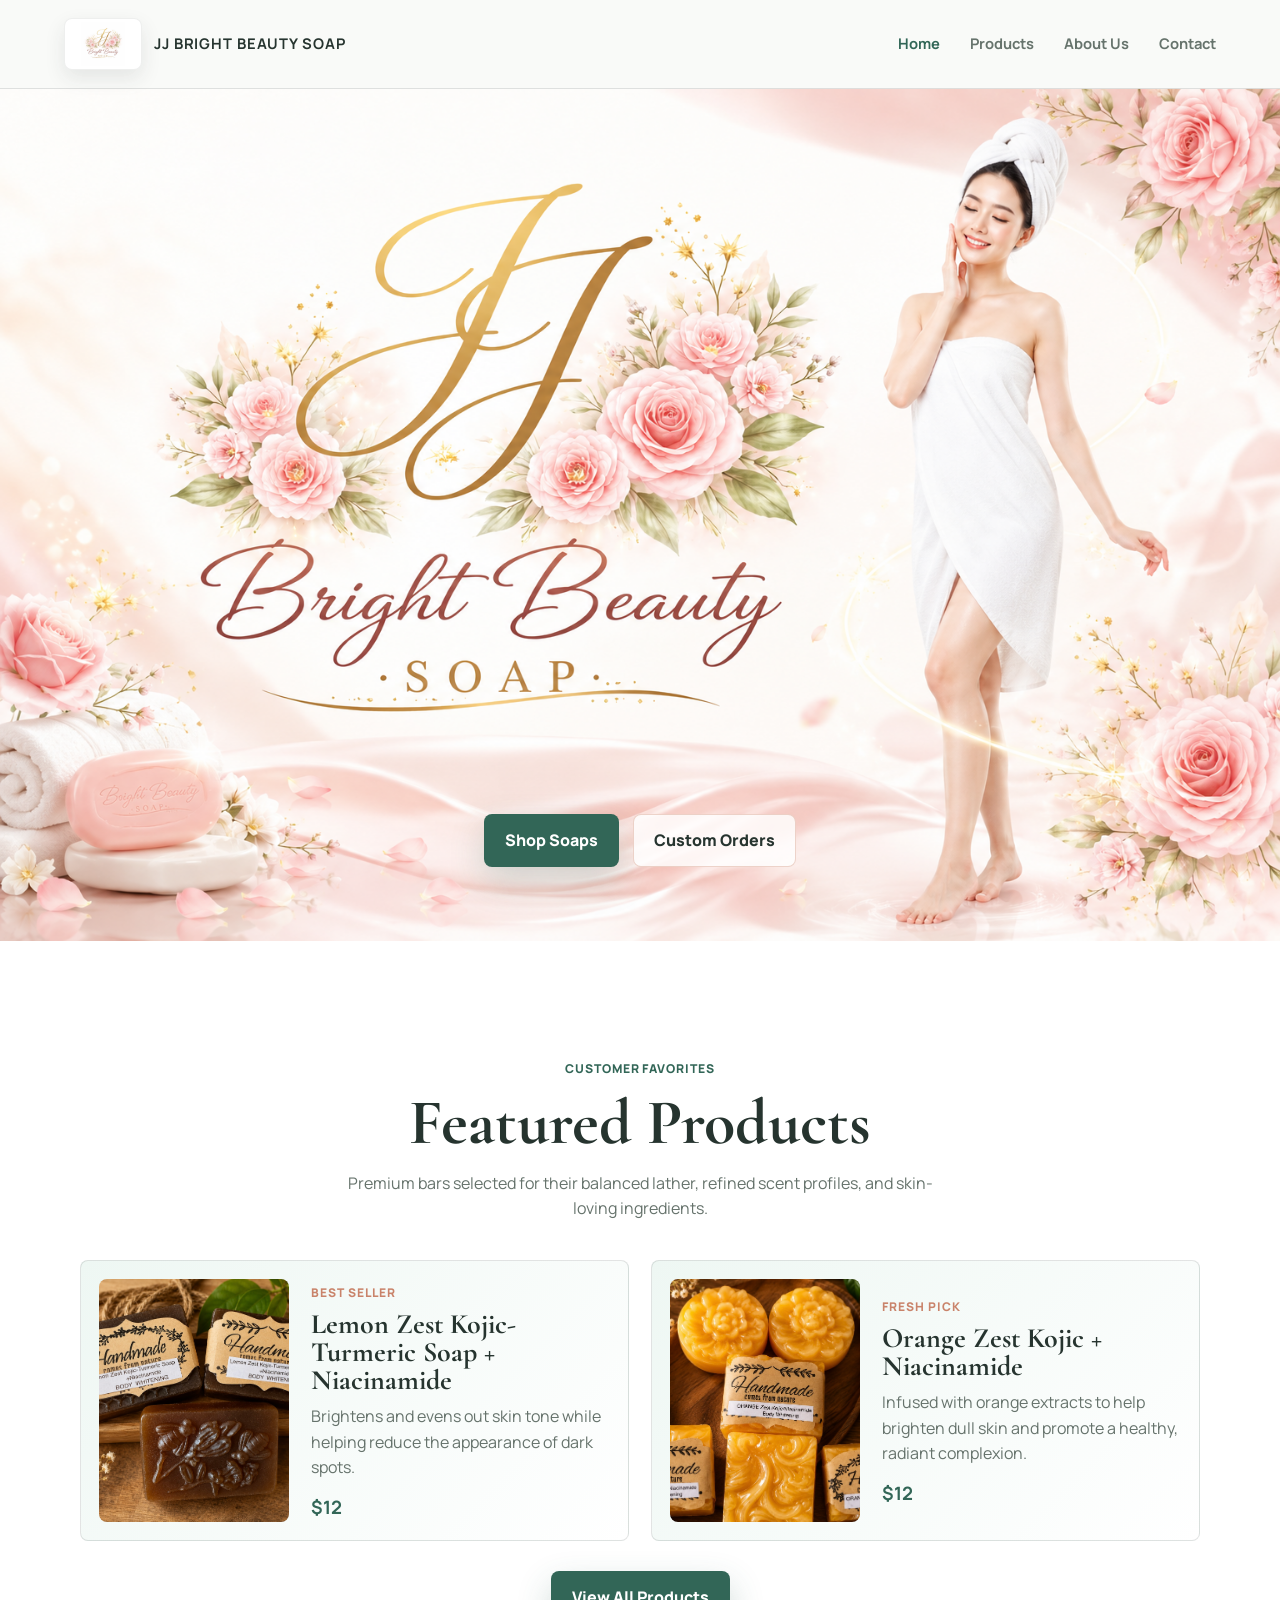
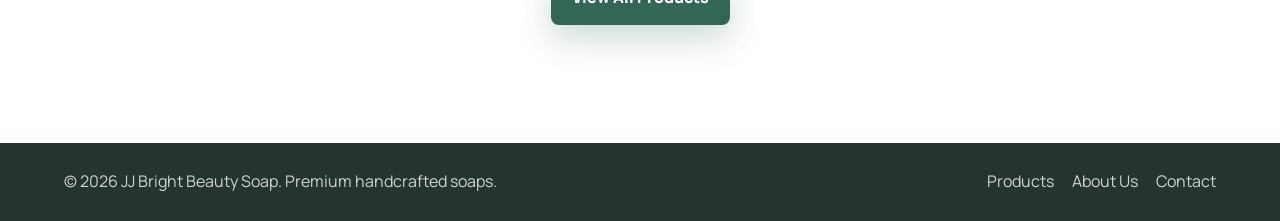
==== index.html @ 6410f71e "OKI" ====
<!DOCTYPE html>
<html lang="en">
<head>
  <meta charset="UTF-8">
  <meta name="viewport" content="width=device-width, initial-scale=1.0">
  <meta name="description" content="JJ Bright Beauty Soap offers premium handcrafted soaps made with nourishing botanicals, elegant fragrances, and clean skin-loving ingredients.">
  <title>JJ Bright Beauty Soap | Premium Handcrafted Soaps</title>
  <link rel="preconnect" href="https://fonts.googleapis.com">
  <link rel="preconnect" href="https://fonts.gstatic.com" crossorigin>
  <link href="https://fonts.googleapis.com/css2?family=Cormorant+Garamond:wght@600;700&family=Manrope:wght@400;500;600;700&display=swap" rel="stylesheet">
  <link rel="stylesheet" href="styles.css">
</head>
<body>
  <header class="site-header" id="home">
    <nav class="navbar" aria-label="Primary navigation">
      <a class="brand" href="index.html" aria-label="JJ Bright Beauty Soap home">
        <img class="brand-logo" src="assets/logo.jpg" alt="JJ Bright Beauty Soap logo">
        <span>JJ BRIGHT BEAUTY SOAP</span>
      </a>
      <button class="nav-toggle" type="button" aria-label="Open navigation menu" aria-expanded="false">
        <span></span>
        <span></span>
        <span></span>
      </button>
      <div class="nav-links" data-nav-links>
        <a class="active" href="index.html">Home</a>
        <a href="products.html">Products</a>
        <a href="about.html">About Us</a>
        <a href="contact.html">Contact</a>
      </div>
    </nav>

    <section class="hero" aria-label="Bright Beauty Soap homepage banner">
      <div class="hero-media" role="img" aria-label="Bright Beauty Soap floral skincare banner"></div>
      <div class="hero-content">
        <div class="hero-actions">
          <a class="button primary" href="products.html">Shop Soaps</a>
          <a class="button secondary" href="contact.html">Custom Orders</a>
        </div>
      </div>
    </section>
  </header>

  <main>
    <section class="featured section-pad" aria-labelledby="featured-title">
      <div class="section-heading">
        <p class="eyebrow">Customer favorites</p>
        <h2 id="featured-title">Featured Products</h2>
        <p>Premium bars selected for their balanced lather, refined scent profiles, and skin-loving ingredients.</p>
      </div>
      <div class="featured-grid">
        <article class="featured-product">
          <img src="assets/products/lemon-zest-kojic-turmeric-soap.jpeg" alt="Lemon Zest Kojic-Turmeric Soap with Niacinamide">
          <div>
            <span class="product-tag">Best Seller</span>
            <h3>Lemon Zest Kojic-Turmeric Soap + Niacinamide</h3>
            <p>Brightens and evens out skin tone while helping reduce the appearance of dark spots.</p>
            <strong>$12</strong>
          </div>
        </article>
        <article class="featured-product">
          <img src="assets/products/orange-zest-kojic-niacinamide.jpeg" alt="Orange Zest Kojic soap with Niacinamide">
          <div>
            <span class="product-tag">Fresh Pick</span>
            <h3>Orange Zest Kojic + Niacinamide</h3>
            <p>Infused with orange extracts to help brighten dull skin and promote a healthy, radiant complexion.</p>
            <strong>$12</strong>
          </div>
        </article>
      </div>
      <div class="section-action">
        <a class="button primary" href="products.html">View All Products</a>
      </div>
    </section>

  </main>

  <footer class="site-footer">
    <p>&copy; 2026 JJ Bright Beauty Soap. Premium handcrafted soaps.</p>
    <div>
      <a href="products.html">Products</a>
      <a href="about.html">About Us</a>
      <a href="contact.html">Contact</a>
    </div>
  </footer>

  <script src="script.js"></script>
</body>
</html>
---- styles.css ----
:root {
  --ink: #26342f;
  --muted: #66736c;
  --mist: #eef7f3;
  --foam: #f8fbf8;
  --petal: #e8bfc7;
  --sage: #8fb9a8;
  --sage-dark: #326657;
  --clay: #c9836a;
  --white: #ffffff;
  --line: rgba(38, 52, 47, 0.13);
  --shadow: 0 24px 70px rgba(38, 52, 47, 0.14);
  --radius: 8px;
}

* {
  box-sizing: border-box;
}

html {
  scroll-behavior: smooth;
}

body {
  margin: 0;
  color: var(--ink);
  background:
    linear-gradient(135deg, rgba(143, 185, 168, 0.14), transparent 32%),
    linear-gradient(315deg, rgba(232, 191, 199, 0.18), transparent 36%),
    var(--foam);
  font-family: "Manrope", sans-serif;
  line-height: 1.6;
}

body.nav-open {
  overflow: hidden;
}

img {
  display: block;
  max-width: 100%;
}

a {
  color: inherit;
  text-decoration: none;
}

.site-header {
  background: #fff7f5;
  min-height: auto;
  padding-top: 88px;
  position: relative;
}

.page-header {
  background:
    linear-gradient(135deg, rgba(143, 185, 168, 0.24), rgba(255, 255, 255, 0.72)),
    linear-gradient(315deg, rgba(232, 191, 199, 0.2), transparent 42%),
    var(--foam);
  border-bottom: 1px solid var(--line);
  padding-top: 88px;
}

.page-header-compact {
  background: var(--foam);
  border-bottom: 0;
  padding-top: 88px;
}

.navbar {
  align-items: center;
  background: rgba(248, 251, 248, 0.86);
  backdrop-filter: blur(18px);
  border-bottom: 1px solid var(--line);
  display: flex;
  justify-content: space-between;
  left: 0;
  padding: 18px clamp(20px, 5vw, 72px);
  position: fixed;
  right: 0;
  top: 0;
  z-index: 20;
}

.brand {
  align-items: center;
  display: inline-flex;
  font-family: "Manrope", sans-serif;
  font-size: 0.92rem;
  font-weight: 700;
  gap: 12px;
  letter-spacing: 0.06em;
  text-transform: uppercase;
}

.brand-logo {
  background: var(--white);
  border: 1px solid rgba(38, 52, 47, 0.08);
  border-radius: var(--radius);
  box-shadow: 0 8px 20px rgba(38, 52, 47, 0.1);
  height: 52px;
  object-fit: contain;
  padding: 3px;
  width: 78px;
}

.nav-links {
  align-items: center;
  display: flex;
  gap: 30px;
  font-size: 0.92rem;
  font-weight: 700;
}

.nav-links a {
  color: var(--muted);
  transition: color 180ms ease;
}

.nav-links a:hover {
  color: var(--sage-dark);
}

.nav-links a.active {
  color: var(--sage-dark);
}

.nav-toggle {
  background: transparent;
  border: 0;
  display: none;
  flex-direction: column;
  gap: 5px;
  padding: 8px;
}

.nav-toggle span {
  background: var(--ink);
  border-radius: 999px;
  display: block;
  height: 2px;
  width: 24px;
}

.hero {
  aspect-ratio: 3 / 2;
  background: #fff7f5;
  display: grid;
  height: auto;
  min-height: 0;
  overflow: hidden;
  padding: 24px clamp(20px, 5vw, 72px) clamp(18px, 4vw, 38px);
  place-items: end center;
  position: relative;
  z-index: 0;
}

.hero-media {
  background: url("assets/home-bright-beauty-background.png") center / contain no-repeat;
  inset: 0;
  position: absolute;
  z-index: 0;
}

.hero-content {
  color: var(--white);
  display: flex;
  justify-content: center;
  max-width: 720px;
  padding-bottom: clamp(14px, 4vh, 38px);
  position: relative;
  width: 100%;
  z-index: 1;
}

.eyebrow {
  color: var(--sage-dark);
  font-size: 0.76rem;
  font-weight: 800;
  letter-spacing: 0.08em;
  margin: 0 0 12px;
  text-transform: uppercase;
}

.hero .eyebrow {
  color: #d9f4e9;
}

h1,
h2,
h3 {
  font-family: "Cormorant Garamond", serif;
  line-height: 1;
  margin: 0;
}

h1 {
  font-size: clamp(4.3rem, 12vw, 10rem);
  max-width: 9ch;
}

h2 {
  font-size: clamp(2.3rem, 5vw, 4.4rem);
}

h3 {
  font-size: 1.75rem;
}

.hero-copy {
  font-size: clamp(1.02rem, 2vw, 1.25rem);
  margin: 18px 0 28px;
  max-width: 620px;
}

.page-hero {
  margin: 0 auto;
  max-width: 920px;
  padding: clamp(74px, 10vw, 118px) clamp(20px, 5vw, 72px);
  text-align: center;
}

.page-hero h1 {
  color: var(--ink);
  font-size: clamp(3.4rem, 8vw, 7rem);
  margin: 0 auto;
  max-width: 11ch;
}

.page-hero p:not(.eyebrow) {
  color: var(--muted);
  font-size: 1.08rem;
  margin: 18px auto 0;
  max-width: 680px;
}

.hero-actions {
  display: flex;
  flex-wrap: wrap;
  gap: 14px;
}

.button {
  align-items: center;
  border: 1px solid transparent;
  border-radius: var(--radius);
  cursor: pointer;
  display: inline-flex;
  font-weight: 800;
  justify-content: center;
  min-height: 48px;
  padding: 13px 20px;
  transition: transform 180ms ease, box-shadow 180ms ease, background 180ms ease;
}

.button:hover {
  transform: translateY(-2px);
}

.button.primary {
  background: var(--sage-dark);
  box-shadow: 0 14px 34px rgba(50, 102, 87, 0.24);
  color: var(--white);
}

.button.secondary {
  background: rgba(255, 255, 255, 0.14);
  border-color: rgba(255, 255, 255, 0.52);
  color: var(--white);
}

.hero .button.primary {
  background: #326657;
  box-shadow: 0 14px 34px rgba(50, 102, 87, 0.22);
}

.hero .button.secondary {
  background: rgba(255, 255, 255, 0.82);
  border-color: rgba(201, 131, 106, 0.34);
  color: var(--ink);
}

.section-pad {
  padding: clamp(72px, 10vw, 118px) clamp(20px, 5vw, 72px);
}

.section-heading {
  margin: 0 auto 38px;
  max-width: 760px;
  text-align: center;
}

.section-heading p:last-child {
  color: var(--muted);
  margin: 16px auto 0;
  max-width: 620px;
}

.section-action {
  display: flex;
  justify-content: center;
  margin-top: 30px;
}

.featured {
  background: var(--white);
}

.featured-grid {
  display: grid;
  gap: 22px;
  grid-template-columns: repeat(2, minmax(0, 1fr));
  margin: 0 auto;
  max-width: 1120px;
}

.featured-product {
  align-items: center;
  background: linear-gradient(135deg, var(--mist), var(--white));
  border: 1px solid var(--line);
  border-radius: var(--radius);
  display: grid;
  gap: 22px;
  grid-template-columns: 190px 1fr;
  overflow: hidden;
  padding: 18px;
}

.featured-product img {
  aspect-ratio: 1;
  border-radius: var(--radius);
  height: 100%;
  object-fit: cover;
}

.product-tag {
  color: var(--clay);
  display: inline-block;
  font-size: 0.75rem;
  font-weight: 800;
  letter-spacing: 0.08em;
  margin-bottom: 8px;
  text-transform: uppercase;
}

.featured-product p {
  color: var(--muted);
  margin: 10px 0 12px;
}

.featured-product strong {
  color: var(--sage-dark);
  font-size: 1.15rem;
}

.products {
  background:
    linear-gradient(180deg, rgba(238, 247, 243, 0.95), rgba(248, 251, 248, 0.98)),
    var(--mist);
}

.products-catalog {
  padding-top: clamp(34px, 5vw, 56px);
}

.catalog-heading {
  align-items: end;
  display: flex;
  gap: 24px;
  justify-content: space-between;
  margin: 0 auto 28px;
  max-width: 1240px;
}

.catalog-heading h1 {
  font-size: clamp(2.7rem, 5vw, 4.8rem);
  max-width: none;
}

.catalog-heading p:not(.eyebrow) {
  color: var(--muted);
  margin: 0;
  max-width: 430px;
  text-align: right;
}

.product-grid {
  display: grid;
  gap: 24px;
  grid-template-columns: repeat(4, minmax(0, 1fr));
  margin: 0 auto;
  max-width: 1240px;
}

.product-card {
  background: var(--white);
  border: 1px solid var(--line);
  border-radius: var(--radius);
  box-shadow: 0 16px 44px rgba(38, 52, 47, 0.08);
  overflow: hidden;
}

.product-card img {
  aspect-ratio: 4 / 3;
  object-fit: cover;
  width: 100%;
}

.product-body {
  padding: 22px;
}

.product-top {
  align-items: start;
  display: flex;
  gap: 12px;
  justify-content: space-between;
  margin-bottom: 14px;
}

.product-top span {
  background: var(--mist);
  border-radius: 999px;
  color: var(--sage-dark);
  flex: 0 0 auto;
  font-size: 0.92rem;
  font-weight: 800;
  padding: 7px 11px;
}

.product-body p {
  color: var(--muted);
  font-size: 0.9rem;
  margin: 0 0 10px;
}

.about {
  align-items: center;
  background: var(--white);
  display: grid;
  gap: clamp(36px, 6vw, 80px);
  grid-template-columns: 1.1fr 0.9fr;
}

.about-text {
  max-width: 710px;
}

.about-text p:not(.eyebrow) {
  color: var(--muted);
  font-size: 1.02rem;
}

.about-stats {
  display: grid;
  gap: 16px;
}

.about-stats div {
  background: linear-gradient(135deg, var(--mist), var(--white));
  border: 1px solid var(--line);
  border-radius: var(--radius);
  padding: 26px;
}

.about-stats strong {
  display: block;
  font-family: "Cormorant Garamond", serif;
  font-size: 3.4rem;
  line-height: 1;
}

.about-stats span {
  color: var(--muted);
  font-weight: 800;
  text-transform: uppercase;
}

.testimonials {
  background: #f4f8f5;
}

.testimonial-grid {
  display: grid;
  gap: 20px;
  grid-template-columns: repeat(3, minmax(0, 1fr));
  margin: 0 auto;
  max-width: 1120px;
}

blockquote {
  background: var(--white);
  border: 1px solid var(--line);
  border-radius: var(--radius);
  margin: 0;
  padding: 28px;
}

blockquote p {
  color: var(--muted);
  margin: 0 0 18px;
}

cite {
  color: var(--ink);
  font-style: normal;
  font-weight: 800;
}

.cta {
  align-items: center;
  background:
    linear-gradient(90deg, rgba(38, 52, 47, 0.88), rgba(50, 102, 87, 0.78)),
    url("https://images.unsplash.com/photo-1610705267928-1b9f2fa7f1c5?auto=format&fit=crop&w=1600&q=85") center / cover;
  color: var(--white);
  display: grid;
  gap: clamp(28px, 5vw, 70px);
  grid-template-columns: 0.95fr 1.05fr;
  padding: clamp(72px, 10vw, 118px) clamp(20px, 5vw, 72px);
}

.cta .eyebrow {
  color: #d9f4e9;
}

.cta p:not(.eyebrow) {
  color: rgba(255, 255, 255, 0.82);
  max-width: 580px;
}

.cta-actions {
  align-items: center;
  display: flex;
  flex-wrap: wrap;
  gap: 14px;
  justify-content: flex-end;
}

.contact-page {
  min-height: calc(100vh - 330px);
}

.contact-form {
  background: rgba(255, 255, 255, 0.94);
  border: 1px solid rgba(255, 255, 255, 0.32);
  border-radius: var(--radius);
  box-shadow: var(--shadow);
  color: var(--ink);
  display: grid;
  gap: 14px;
  padding: clamp(20px, 4vw, 34px);
}

.contact-form label {
  color: var(--muted);
  display: grid;
  font-size: 0.86rem;
  font-weight: 800;
  gap: 7px;
}

.contact-form input,
.contact-form textarea {
  background: var(--foam);
  border: 1px solid var(--line);
  border-radius: var(--radius);
  color: var(--ink);
  font: inherit;
  padding: 13px 14px;
  resize: vertical;
  width: 100%;
}

.contact-form input:focus,
.contact-form textarea:focus {
  border-color: var(--sage);
  box-shadow: 0 0 0 4px rgba(143, 185, 168, 0.22);
  outline: 0;
}

.contact-page-body {
  display: flex;
  flex-direction: column;
  min-height: 100vh;
}

.contact-page-body main {
  display: flex;
  flex: 1;
}

.contact-only {
  align-items: center;
  background:
    radial-gradient(circle at 50% 35%, rgba(255, 226, 232, 0.95), transparent 34%),
    linear-gradient(135deg, #fff8f8, #f4fbf7 55%, #fff2f0);
  display: flex;
  flex: 1;
  justify-content: center;
  min-height: 0;
  padding: clamp(90px, 12vw, 150px) clamp(20px, 5vw, 72px);
  text-align: center;
}

.contact-details {
  display: grid;
  gap: 22px;
  justify-items: center;
  max-width: 1100px;
  perspective: 900px;
}

.contact-item,
.contact-details a {
  max-width: 100%;
  overflow-wrap: anywhere;
}

.contact-item {
  margin: 0;
}

.glow-motion {
  animation: contactGlow 2.4s ease-in-out infinite, float5d 3.6s ease-in-out infinite;
  color: var(--sage-dark);
  filter: drop-shadow(0 0 18px rgba(201, 131, 106, 0.42));
  font-family: "Manrope", sans-serif;
  font-size: clamp(1.65rem, 4.6vw, 4.2rem);
  font-weight: 900;
  line-height: 1.08;
  max-width: 1100px;
  text-shadow:
    0 1px 0 #f8d7c9,
    0 2px 0 #e9b9aa,
    0 3px 0 #c9836a,
    0 12px 18px rgba(38, 52, 47, 0.22),
    0 0 10px rgba(255, 255, 255, 0.95),
    0 0 22px rgba(201, 131, 106, 0.42),
    0 0 42px rgba(50, 102, 87, 0.24);
  transform-style: preserve-3d;
}

.contact-details a {
  background: rgba(255, 255, 255, 0.72);
  border: 1px solid rgba(201, 131, 106, 0.28);
  border-radius: var(--radius);
  box-shadow: 0 16px 40px rgba(38, 52, 47, 0.1);
  color: #326657;
  font-size: clamp(1rem, 2.4vw, 1.55rem);
  font-weight: 800;
  max-width: 100%;
  overflow-wrap: anywhere;
  padding: 14px 18px;
  transition: transform 180ms ease, box-shadow 180ms ease;
}

.contact-details .ebay-link {
  background: rgba(255, 255, 255, 0.82);
  color: #326657;
  font-size: clamp(1.5rem, 4vw, 3.6rem);
  padding: 18px 24px;
}

.contact-details .facebook-link {
  font-size: clamp(0.95rem, 2vw, 1.35rem);
}

.contact-details a:not(.glow-motion):hover {
  box-shadow: 0 18px 46px rgba(201, 131, 106, 0.24);
  transform: translateY(-2px);
}

@keyframes contactGlow {
  0%,
  100% {
    filter: drop-shadow(0 0 14px rgba(201, 131, 106, 0.34));
    text-shadow:
      0 1px 0 #f8d7c9,
      0 2px 0 #e9b9aa,
      0 3px 0 #c9836a,
      0 12px 18px rgba(38, 52, 47, 0.22),
      0 0 10px rgba(255, 255, 255, 0.95),
      0 0 22px rgba(201, 131, 106, 0.42),
      0 0 42px rgba(50, 102, 87, 0.24);
  }

  50% {
    filter: drop-shadow(0 0 28px rgba(50, 102, 87, 0.42));
    text-shadow:
      0 1px 0 #fff1df,
      0 3px 0 #e8bfc7,
      0 5px 0 #c9836a,
      0 18px 28px rgba(38, 52, 47, 0.26),
      0 0 14px rgba(255, 255, 255, 1),
      0 0 32px rgba(255, 199, 211, 0.68),
      0 0 56px rgba(201, 131, 106, 0.52);
  }
}

@keyframes float5d {
  0%,
  100% {
    transform: translate3d(0, 0, 0) rotateX(0deg) rotateY(-2deg);
  }

  50% {
    transform: translate3d(0, -9px, 28px) rotateX(4deg) rotateY(4deg);
  }
}

.site-footer {
  align-items: center;
  background: var(--ink);
  color: rgba(255, 255, 255, 0.78);
  display: flex;
  gap: 20px;
  justify-content: space-between;
  padding: 26px clamp(20px, 5vw, 72px);
}

.site-footer p {
  margin: 0;
}

.site-footer div {
  display: flex;
  gap: 18px;
}

@media (max-width: 1100px) {
  .product-grid {
    grid-template-columns: repeat(2, minmax(0, 1fr));
  }
}

@media (max-width: 820px) {
  .nav-toggle {
    display: flex;
  }

  .nav-links {
    align-items: stretch;
    background: rgba(248, 251, 248, 0.98);
    border-bottom: 1px solid var(--line);
    display: none;
    flex-direction: column;
    gap: 0;
    left: 0;
    padding: 14px 20px 24px;
    position: absolute;
    right: 0;
    top: 71px;
  }

  .nav-links.is-open {
    display: flex;
  }

  .nav-links a {
    border-bottom: 1px solid var(--line);
    padding: 16px 0;
  }

  .hero {
    height: auto;
    aspect-ratio: 3 / 2;
    padding: 18px 22px 24px;
  }

  .hero-media {
    background-image: url("assets/home-bright-beauty-background.png");
    background-size: contain;
    background-position: center;
  }

  .featured-grid,
  .catalog-heading,
  .about,
  .testimonial-grid,
  .cta {
    grid-template-columns: 1fr;
  }

  .catalog-heading {
    align-items: start;
    flex-direction: column;
  }

  .catalog-heading p:not(.eyebrow) {
    text-align: left;
  }

  .featured-product {
    grid-template-columns: 150px 1fr;
  }
}

@media (max-width: 620px) {
  .navbar {
    padding: 16px 18px;
  }

  .brand {
    font-size: 0.76rem;
    gap: 9px;
    max-width: 230px;
  }

  .brand-logo {
    height: 42px;
    width: 62px;
  }

  .hero {
    padding-inline: 18px;
  }

  h1 {
    font-size: clamp(4rem, 19vw, 6.4rem);
  }

  h2 {
    font-size: 2.45rem;
  }

  .hero-actions,
  .cta-actions,
  .site-footer,
  .site-footer div {
    align-items: stretch;
    flex-direction: column;
  }

  .button {
    width: 100%;
  }

  .hero-content {
    padding-bottom: 12px;
  }

  .featured-product,
  .product-grid {
    grid-template-columns: 1fr;
  }

  .featured-product img {
    aspect-ratio: 4 / 3;
    width: 100%;
  }

  .product-body {
    padding: 20px;
  }

  .product-top {
    align-items: start;
    flex-direction: column;
  }
}
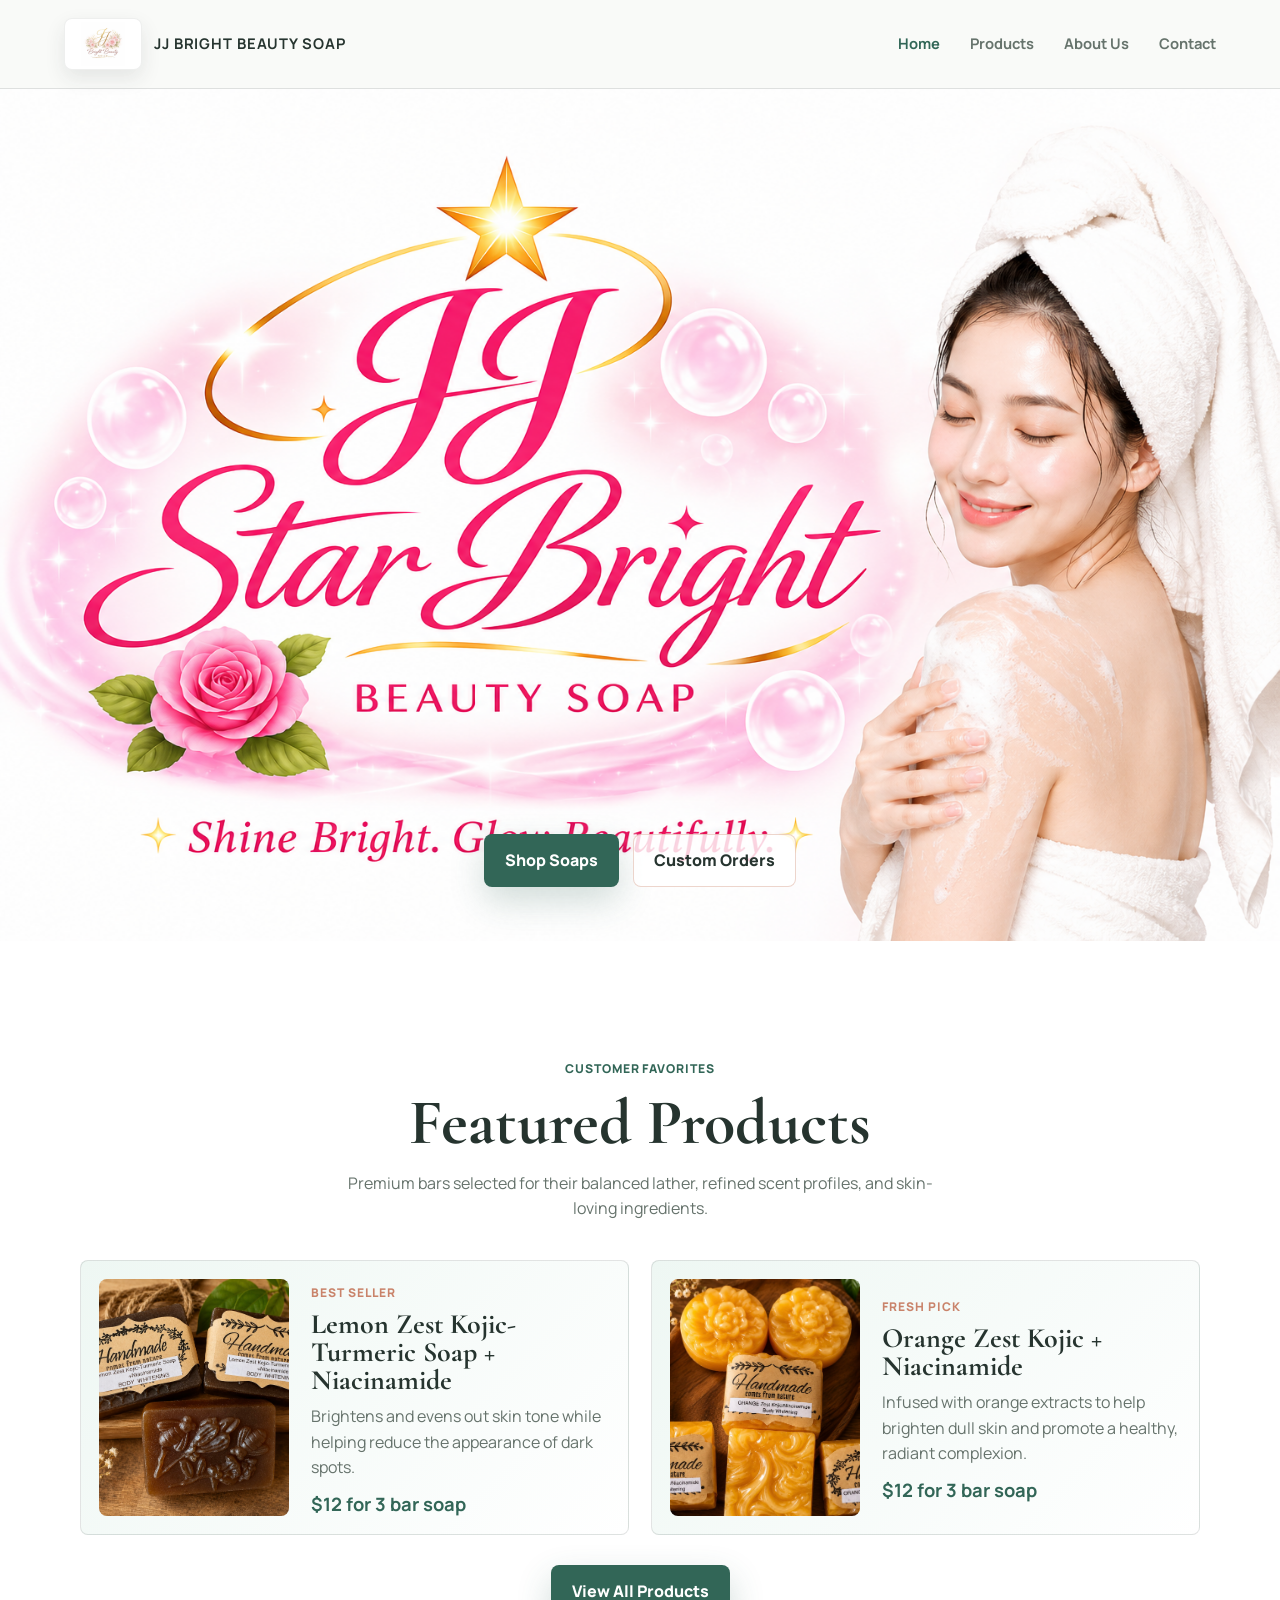
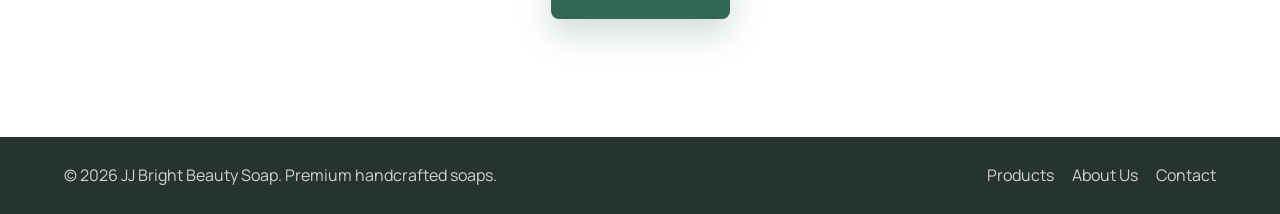
==== commit 34105dc1: "save" ====
--- a/index.html
+++ b/index.html
@@ -55,7 +55,7 @@
             <span class="product-tag">Best Seller</span>
             <h3>Lemon Zest Kojic-Turmeric Soap + Niacinamide</h3>
             <p>Brightens and evens out skin tone while helping reduce the appearance of dark spots.</p>
-            <strong>$12</strong>
+            <strong>$12 for 3 bar soap</strong>
           </div>
         </article>
         <article class="featured-product">
@@ -64,7 +64,7 @@
             <span class="product-tag">Fresh Pick</span>
             <h3>Orange Zest Kojic + Niacinamide</h3>
             <p>Infused with orange extracts to help brighten dull skin and promote a healthy, radiant complexion.</p>
-            <strong>$12</strong>
+            <strong>$12 for 3 bar soap</strong>
           </div>
         </article>
       </div>
--- a/styles.css
+++ b/styles.css
@@ -157,7 +157,7 @@
 }
 
 .hero-media {
-  background: url("assets/home-bright-beauty-background.png") center / contain no-repeat;
+  background: url("assets/home-star-bright-background.png") center / contain no-repeat;
   inset: 0;
   position: absolute;
   z-index: 0;
@@ -168,7 +168,7 @@
   display: flex;
   justify-content: center;
   max-width: 720px;
-  padding-bottom: clamp(14px, 4vh, 38px);
+  padding-bottom: clamp(4px, 1.4vw, 16px);
   position: relative;
   width: 100%;
   z-index: 1;
@@ -239,6 +239,7 @@
   display: flex;
   flex-wrap: wrap;
   gap: 14px;
+  justify-content: center;
 }
 
 .button {
@@ -327,11 +328,20 @@
   padding: 18px;
 }
 
+.featured-product > div {
+  min-width: 0;
+}
+
 .featured-product img {
   aspect-ratio: 1;
   border-radius: var(--radius);
   height: 100%;
   object-fit: cover;
+  width: 100%;
+}
+
+.featured-product h3 {
+  overflow-wrap: anywhere;
 }
 
 .product-tag {
@@ -351,7 +361,9 @@
 
 .featured-product strong {
   color: var(--sage-dark);
+  display: block;
   font-size: 1.15rem;
+  line-height: 1.25;
 }
 
 .products {
@@ -419,14 +431,20 @@
   margin-bottom: 14px;
 }
 
+.product-top h3 {
+  min-width: 0;
+}
+
 .product-top span {
   background: var(--mist);
-  border-radius: 999px;
+  border-radius: var(--radius);
   color: var(--sage-dark);
-  flex: 0 0 auto;
-  font-size: 0.92rem;
+  flex: 0 0 96px;
+  font-size: 0.82rem;
   font-weight: 800;
-  padding: 7px 11px;
+  line-height: 1.15;
+  padding: 8px 10px;
+  text-align: center;
 }
 
 .product-body p {
@@ -765,11 +783,11 @@
   .hero {
     height: auto;
     aspect-ratio: 3 / 2;
-    padding: 18px 22px 24px;
+    padding: 18px 22px 10px;
   }
 
   .hero-media {
-    background-image: url("assets/home-bright-beauty-background.png");
+    background-image: url("assets/home-star-bright-background.png");
     background-size: contain;
     background-position: center;
   }
@@ -824,7 +842,6 @@
     font-size: 2.45rem;
   }
 
-  .hero-actions,
   .cta-actions,
   .site-footer,
   .site-footer div {
@@ -832,12 +849,28 @@
     flex-direction: column;
   }
 
+  .hero-actions {
+    align-items: center;
+    flex-direction: row;
+    flex-wrap: nowrap;
+    gap: 10px;
+    width: 100%;
+  }
+
   .button {
     width: 100%;
   }
 
   .hero-content {
-    padding-bottom: 12px;
+    padding-bottom: 0;
+  }
+
+  .hero .button {
+    flex: 1 1 0;
+    font-size: clamp(0.82rem, 3.6vw, 1rem);
+    min-height: 42px;
+    padding: 10px 12px;
+    width: auto;
   }
 
   .featured-product,
@@ -845,9 +878,20 @@
     grid-template-columns: 1fr;
   }
 
+  .featured-product {
+    align-items: stretch;
+    gap: 16px;
+  }
+
   .featured-product img {
     aspect-ratio: 4 / 3;
+    height: auto;
     width: 100%;
+  }
+
+  .featured-product h3 {
+    font-size: 1.55rem;
+    line-height: 1.08;
   }
 
   .product-body {
@@ -858,4 +902,9 @@
     align-items: start;
     flex-direction: column;
   }
-}
+
+  .product-top span {
+    flex: 0 1 auto;
+    max-width: 100%;
+  }
+}
